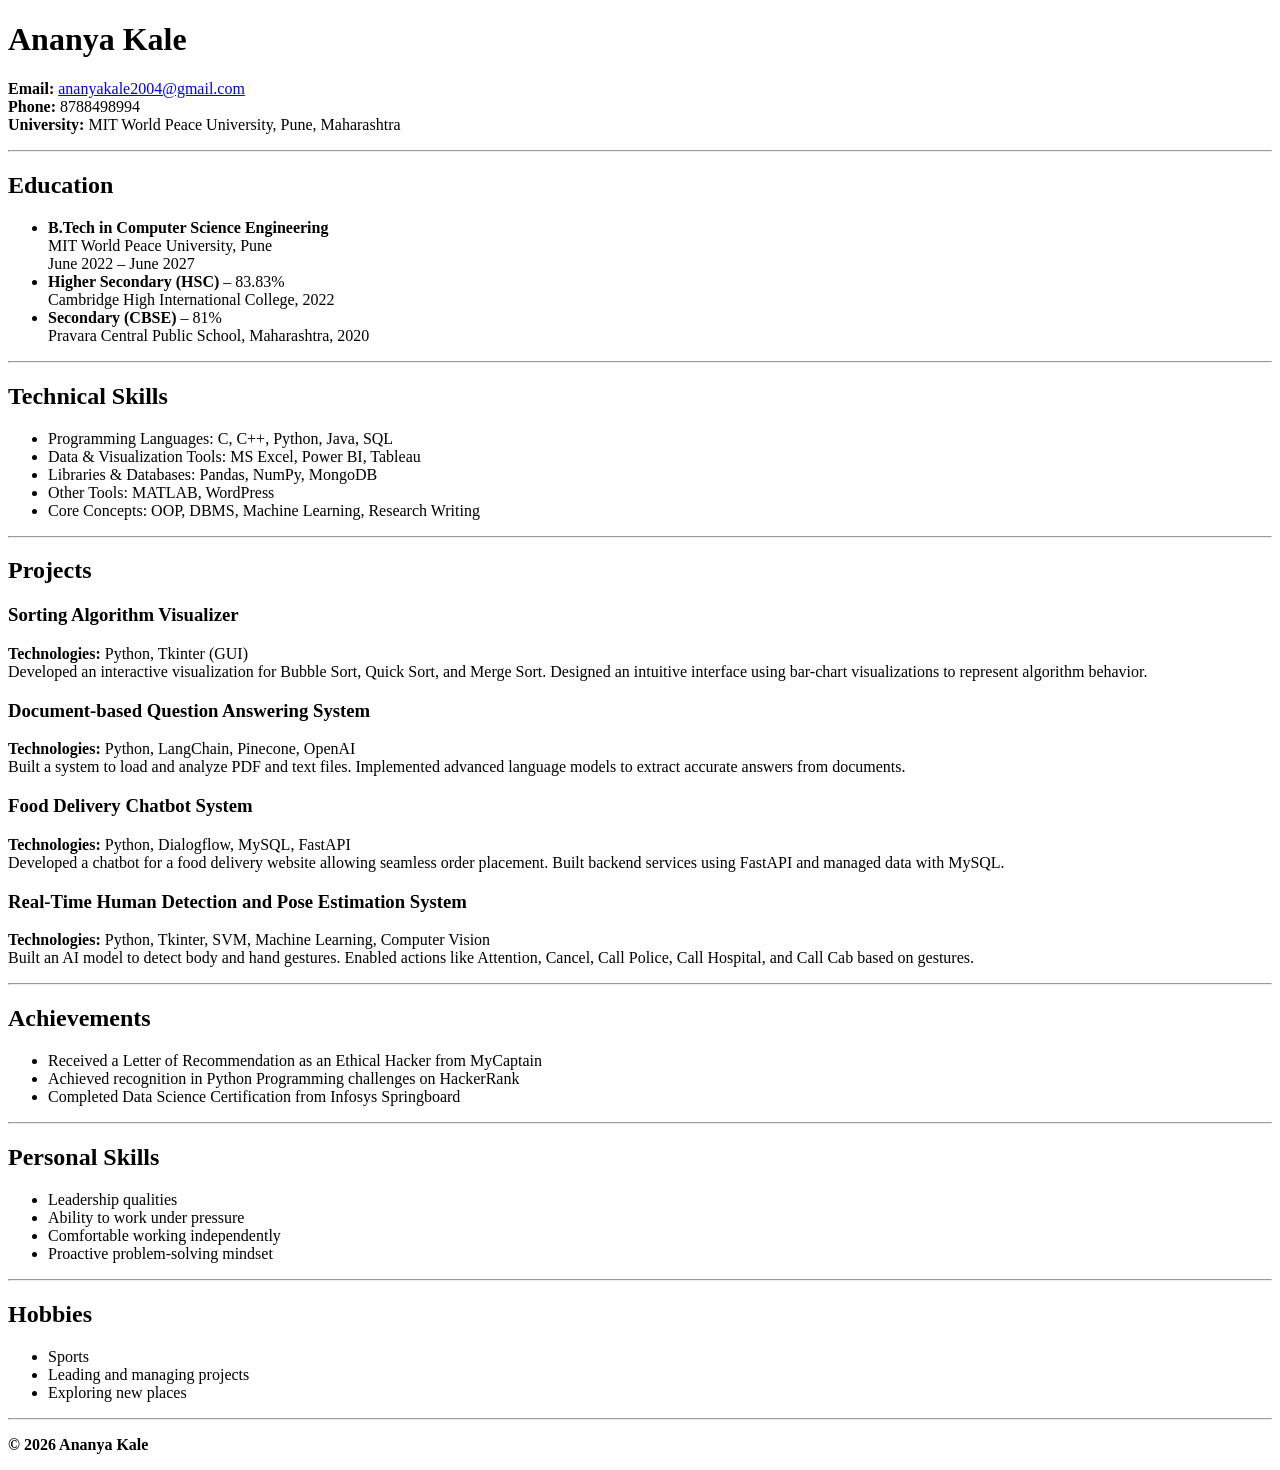
==== portfolio.html @ 10bf5cb0 "portfolio added" ====
<!doctype html>
<html lang="en">
  <head>
    <meta charset="UTF-8" />
    <title>Ananya Kale | Portfolio</title>
  </head>
  <body>
    <h1>Ananya Kale</h1>
    <p>
      <strong>Email:</strong>
      <a href="mailto:ananyakale2004@gmail.com">ananyakale2004@gmail.com</a
      ><br />
      <strong>Phone:</strong> 8788498994<br />
      <strong>University:</strong> MIT World Peace University, Pune, Maharashtra
    </p>

    <hr />

    <h2>Education</h2>
    <ul>
      <li>
        <strong>B.Tech in Computer Science Engineering</strong><br />
        MIT World Peace University, Pune<br />
        June 2022 – June 2027
      </li>
      <li>
        <strong>Higher Secondary (HSC)</strong> – 83.83%<br />
        Cambridge High International College, 2022
      </li>
      <li>
        <strong>Secondary (CBSE)</strong> – 81%<br />
        Pravara Central Public School, Maharashtra, 2020
      </li>
    </ul>

    <hr />

    <h2>Technical Skills</h2>
    <ul>
      <li>Programming Languages: C, C++, Python, Java, SQL</li>
      <li>Data & Visualization Tools: MS Excel, Power BI, Tableau</li>
      <li>Libraries & Databases: Pandas, NumPy, MongoDB</li>
      <li>Other Tools: MATLAB, WordPress</li>
      <li>Core Concepts: OOP, DBMS, Machine Learning, Research Writing</li>
    </ul>

    <hr />

    <h2>Projects</h2>

    <h3>Sorting Algorithm Visualizer</h3>
    <p>
      <strong>Technologies:</strong> Python, Tkinter (GUI)<br />
      Developed an interactive visualization for Bubble Sort, Quick Sort, and
      Merge Sort. Designed an intuitive interface using bar-chart visualizations
      to represent algorithm behavior.
    </p>

    <h3>Document-based Question Answering System</h3>
    <p>
      <strong>Technologies:</strong> Python, LangChain, Pinecone, OpenAI<br />
      Built a system to load and analyze PDF and text files. Implemented
      advanced language models to extract accurate answers from documents.
    </p>

    <h3>Food Delivery Chatbot System</h3>
    <p>
      <strong>Technologies:</strong> Python, Dialogflow, MySQL, FastAPI<br />
      Developed a chatbot for a food delivery website allowing seamless order
      placement. Built backend services using FastAPI and managed data with
      MySQL.
    </p>

    <h3>Real-Time Human Detection and Pose Estimation System</h3>
    <p>
      <strong>Technologies:</strong> Python, Tkinter, SVM, Machine Learning,
      Computer Vision<br />
      Built an AI model to detect body and hand gestures. Enabled actions like
      Attention, Cancel, Call Police, Call Hospital, and Call Cab based on
      gestures.
    </p>

    <hr />

    <h2>Achievements</h2>
    <ul>
      <li>
        Received a Letter of Recommendation as an Ethical Hacker from MyCaptain
      </li>
      <li>
        Achieved recognition in Python Programming challenges on HackerRank
      </li>
      <li>Completed Data Science Certification from Infosys Springboard</li>
    </ul>

    <hr />

    <h2>Personal Skills</h2>
    <ul>
      <li>Leadership qualities</li>
      <li>Ability to work under pressure</li>
      <li>Comfortable working independently</li>
      <li>Proactive problem-solving mindset</li>
    </ul>

    <hr />

    <h2>Hobbies</h2>
    <ul>
      <li>Sports</li>
      <li>Leading and managing projects</li>
      <li>Exploring new places</li>
    </ul>

    <hr />

    <p>
      <strong>© 2026 Ananya Kale</strong>
    </p>
  </body>
</html>
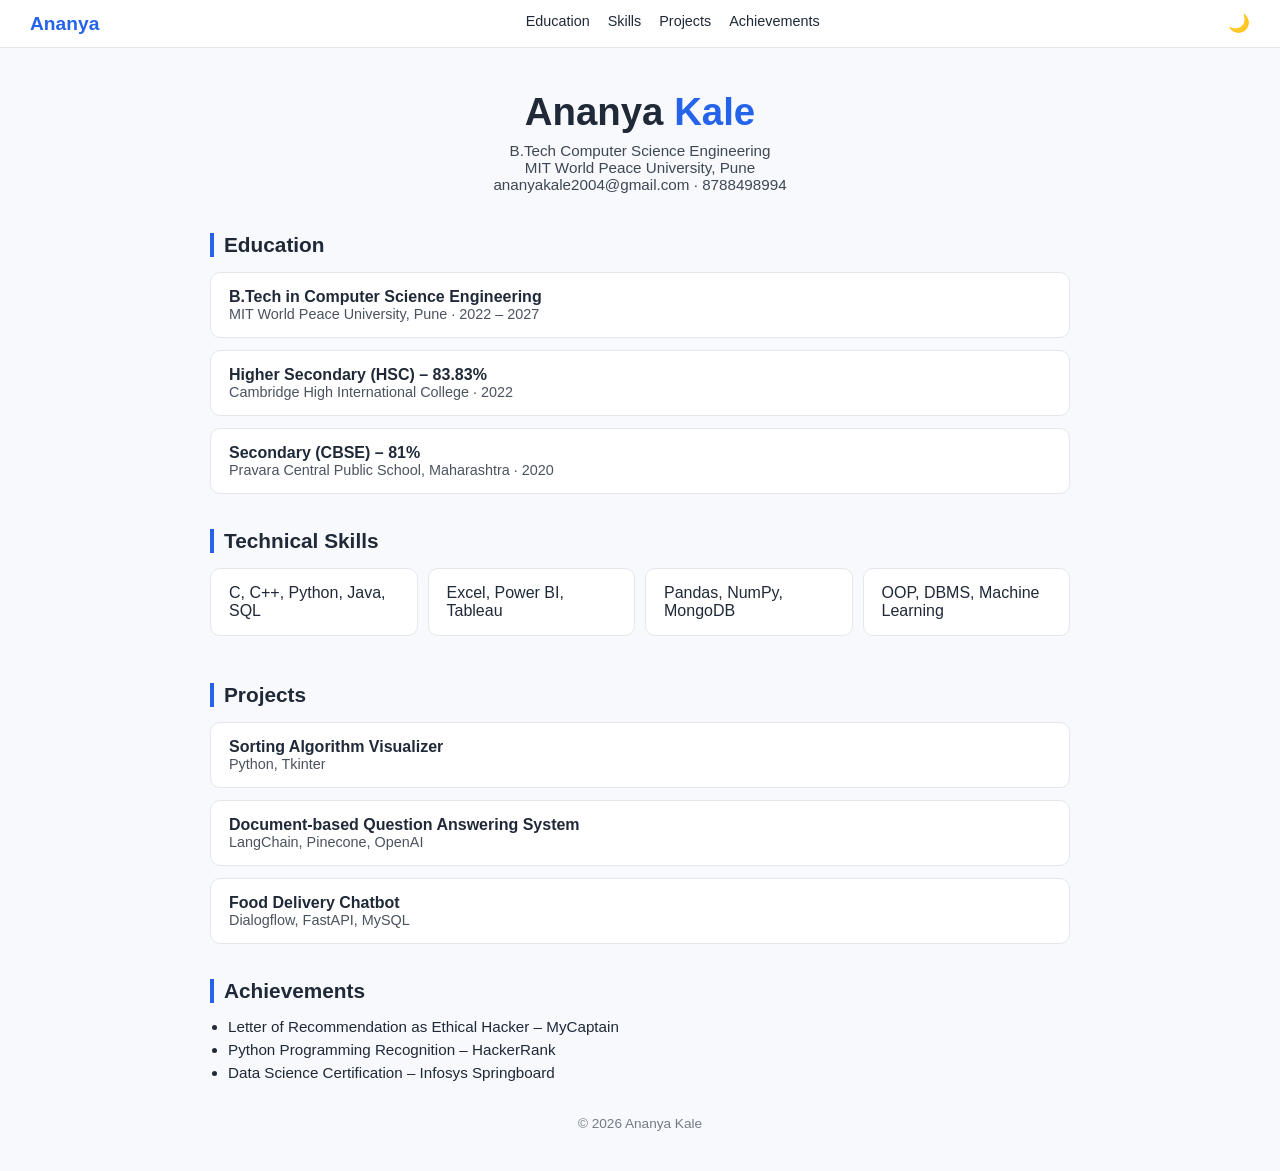
==== commit 1aba914c: "portfolio updated" ====
--- a/portfolio.html
+++ b/portfolio.html
@@ -3,119 +3,257 @@
   <head>
     <meta charset="UTF-8" />
     <title>Ananya Kale | Portfolio</title>
+    <meta name="viewport" content="width=device-width, initial-scale=1.0" />
+
+    <style>
+      :root {
+        --bg: #f7f9fc;
+        --card: #ffffff;
+        --text: #1f2937;
+        --accent: #2563eb;
+        --border: #e5e7eb;
+      }
+
+      body.dark {
+        --bg: #0f172a;
+        --card: #1e293b;
+        --text: #e5e7eb;
+        --border: #334155;
+      }
+
+      * {
+        margin: 0;
+        padding: 0;
+        box-sizing: border-box;
+        font-family: "Inter", "Segoe UI", sans-serif;
+        scroll-behavior: smooth;
+      }
+
+      body {
+        background: var(--bg);
+        color: var(--text);
+      }
+
+      /* NAVBAR */
+      nav {
+        position: fixed;
+        top: 0;
+        width: 100%;
+        background: var(--card);
+        border-bottom: 1px solid var(--border);
+        display: flex;
+        justify-content: space-between;
+        align-items: center;
+        padding: 12px 30px;
+        z-index: 1000;
+      }
+
+      nav h2 {
+        font-size: 1.2rem;
+        color: var(--accent);
+      }
+
+      nav ul {
+        display: flex;
+        list-style: none;
+        gap: 18px;
+      }
+
+      nav ul a {
+        text-decoration: none;
+        color: var(--text);
+        font-size: 0.9rem;
+        font-weight: 500;
+      }
+
+      nav ul a:hover {
+        color: var(--accent);
+      }
+
+      .toggle {
+        cursor: pointer;
+        font-size: 1.1rem;
+      }
+
+      /* LAYOUT */
+      .container {
+        max-width: 900px;
+        margin: auto;
+        padding: 90px 20px 40px;
+      }
+
+      header {
+        text-align: center;
+        margin-bottom: 40px;
+      }
+
+      header h1 {
+        font-size: 2.4rem;
+        font-weight: 700;
+      }
+
+      header span {
+        color: var(--accent);
+      }
+
+      header p {
+        margin-top: 8px;
+        font-size: 0.95rem;
+        opacity: 0.85;
+      }
+
+      section {
+        margin-bottom: 35px;
+      }
+
+      section h3 {
+        font-size: 1.3rem;
+        margin-bottom: 15px;
+        border-left: 4px solid var(--accent);
+        padding-left: 10px;
+      }
+
+      .card {
+        background: var(--card);
+        border: 1px solid var(--border);
+        border-radius: 10px;
+        padding: 15px 18px;
+        margin-bottom: 12px;
+      }
+
+      .title {
+        font-weight: 600;
+      }
+
+      .sub {
+        font-size: 0.9rem;
+        opacity: 0.8;
+      }
+
+      ul {
+        padding-left: 18px;
+      }
+
+      ul li {
+        margin-bottom: 6px;
+        font-size: 0.95rem;
+      }
+
+      .skills {
+        display: grid;
+        grid-template-columns: repeat(auto-fit, minmax(200px, 1fr));
+        gap: 10px;
+      }
+
+      footer {
+        text-align: center;
+        font-size: 0.85rem;
+        opacity: 0.6;
+        margin-top: 30px;
+      }
+
+      @media (max-width: 600px) {
+        nav ul {
+          display: none;
+        }
+      }
+    </style>
   </head>
+
   <body>
-    <h1>Ananya Kale</h1>
-    <p>
-      <strong>Email:</strong>
-      <a href="mailto:ananyakale2004@gmail.com">ananyakale2004@gmail.com</a
-      ><br />
-      <strong>Phone:</strong> 8788498994<br />
-      <strong>University:</strong> MIT World Peace University, Pune, Maharashtra
-    </p>
-
-    <hr />
-
-    <h2>Education</h2>
-    <ul>
-      <li>
-        <strong>B.Tech in Computer Science Engineering</strong><br />
-        MIT World Peace University, Pune<br />
-        June 2022 – June 2027
-      </li>
-      <li>
-        <strong>Higher Secondary (HSC)</strong> – 83.83%<br />
-        Cambridge High International College, 2022
-      </li>
-      <li>
-        <strong>Secondary (CBSE)</strong> – 81%<br />
-        Pravara Central Public School, Maharashtra, 2020
-      </li>
-    </ul>
-
-    <hr />
-
-    <h2>Technical Skills</h2>
-    <ul>
-      <li>Programming Languages: C, C++, Python, Java, SQL</li>
-      <li>Data & Visualization Tools: MS Excel, Power BI, Tableau</li>
-      <li>Libraries & Databases: Pandas, NumPy, MongoDB</li>
-      <li>Other Tools: MATLAB, WordPress</li>
-      <li>Core Concepts: OOP, DBMS, Machine Learning, Research Writing</li>
-    </ul>
-
-    <hr />
-
-    <h2>Projects</h2>
-
-    <h3>Sorting Algorithm Visualizer</h3>
-    <p>
-      <strong>Technologies:</strong> Python, Tkinter (GUI)<br />
-      Developed an interactive visualization for Bubble Sort, Quick Sort, and
-      Merge Sort. Designed an intuitive interface using bar-chart visualizations
-      to represent algorithm behavior.
-    </p>
-
-    <h3>Document-based Question Answering System</h3>
-    <p>
-      <strong>Technologies:</strong> Python, LangChain, Pinecone, OpenAI<br />
-      Built a system to load and analyze PDF and text files. Implemented
-      advanced language models to extract accurate answers from documents.
-    </p>
-
-    <h3>Food Delivery Chatbot System</h3>
-    <p>
-      <strong>Technologies:</strong> Python, Dialogflow, MySQL, FastAPI<br />
-      Developed a chatbot for a food delivery website allowing seamless order
-      placement. Built backend services using FastAPI and managed data with
-      MySQL.
-    </p>
-
-    <h3>Real-Time Human Detection and Pose Estimation System</h3>
-    <p>
-      <strong>Technologies:</strong> Python, Tkinter, SVM, Machine Learning,
-      Computer Vision<br />
-      Built an AI model to detect body and hand gestures. Enabled actions like
-      Attention, Cancel, Call Police, Call Hospital, and Call Cab based on
-      gestures.
-    </p>
-
-    <hr />
-
-    <h2>Achievements</h2>
-    <ul>
-      <li>
-        Received a Letter of Recommendation as an Ethical Hacker from MyCaptain
-      </li>
-      <li>
-        Achieved recognition in Python Programming challenges on HackerRank
-      </li>
-      <li>Completed Data Science Certification from Infosys Springboard</li>
-    </ul>
-
-    <hr />
-
-    <h2>Personal Skills</h2>
-    <ul>
-      <li>Leadership qualities</li>
-      <li>Ability to work under pressure</li>
-      <li>Comfortable working independently</li>
-      <li>Proactive problem-solving mindset</li>
-    </ul>
-
-    <hr />
-
-    <h2>Hobbies</h2>
-    <ul>
-      <li>Sports</li>
-      <li>Leading and managing projects</li>
-      <li>Exploring new places</li>
-    </ul>
-
-    <hr />
-
-    <p>
-      <strong>© 2026 Ananya Kale</strong>
-    </p>
+    <nav>
+      <h2>Ananya</h2>
+      <ul>
+        <li><a href="#education">Education</a></li>
+        <li><a href="#skills">Skills</a></li>
+        <li><a href="#projects">Projects</a></li>
+        <li><a href="#achievements">Achievements</a></li>
+      </ul>
+      <div class="toggle" onclick="toggleTheme()">🌙</div>
+    </nav>
+
+    <div class="container">
+      <header>
+        <h1>Ananya <span>Kale</span></h1>
+        <p>
+          B.Tech Computer Science Engineering <br />
+          MIT World Peace University, Pune <br />
+          ananyakale2004@gmail.com · 8788498994
+        </p>
+      </header>
+
+      <!-- EDUCATION -->
+      <section id="education">
+        <h3>Education</h3>
+
+        <div class="card">
+          <div class="title">B.Tech in Computer Science Engineering</div>
+          <div class="sub">MIT World Peace University, Pune · 2022 – 2027</div>
+        </div>
+
+        <div class="card">
+          <div class="title">Higher Secondary (HSC) – 83.83%</div>
+          <div class="sub">Cambridge High International College · 2022</div>
+        </div>
+
+        <div class="card">
+          <div class="title">Secondary (CBSE) – 81%</div>
+          <div class="sub">
+            Pravara Central Public School, Maharashtra · 2020
+          </div>
+        </div>
+      </section>
+
+      <!-- SKILLS -->
+      <section id="skills">
+        <h3>Technical Skills</h3>
+        <div class="skills">
+          <div class="card">C, C++, Python, Java, SQL</div>
+          <div class="card">Excel, Power BI, Tableau</div>
+          <div class="card">Pandas, NumPy, MongoDB</div>
+          <div class="card">OOP, DBMS, Machine Learning</div>
+        </div>
+      </section>
+
+      <!-- PROJECTS -->
+      <section id="projects">
+        <h3>Projects</h3>
+
+        <div class="card">
+          <div class="title">Sorting Algorithm Visualizer</div>
+          <div class="sub">Python, Tkinter</div>
+        </div>
+
+        <div class="card">
+          <div class="title">Document-based Question Answering System</div>
+          <div class="sub">LangChain, Pinecone, OpenAI</div>
+        </div>
+
+        <div class="card">
+          <div class="title">Food Delivery Chatbot</div>
+          <div class="sub">Dialogflow, FastAPI, MySQL</div>
+        </div>
+      </section>
+
+      <!-- ACHIEVEMENTS -->
+      <section id="achievements">
+        <h3>Achievements</h3>
+        <ul>
+          <li>Letter of Recommendation as Ethical Hacker – MyCaptain</li>
+          <li>Python Programming Recognition – HackerRank</li>
+          <li>Data Science Certification – Infosys Springboard</li>
+        </ul>
+      </section>
+
+      <footer>© 2026 Ananya Kale</footer>
+    </div>
+
+    <script>
+      function toggleTheme() {
+        document.body.classList.toggle("dark");
+        document.querySelector(".toggle").textContent =
+          document.body.classList.contains("dark") ? "☀️" : "🌙";
+      }
+    </script>
   </body>
 </html>
